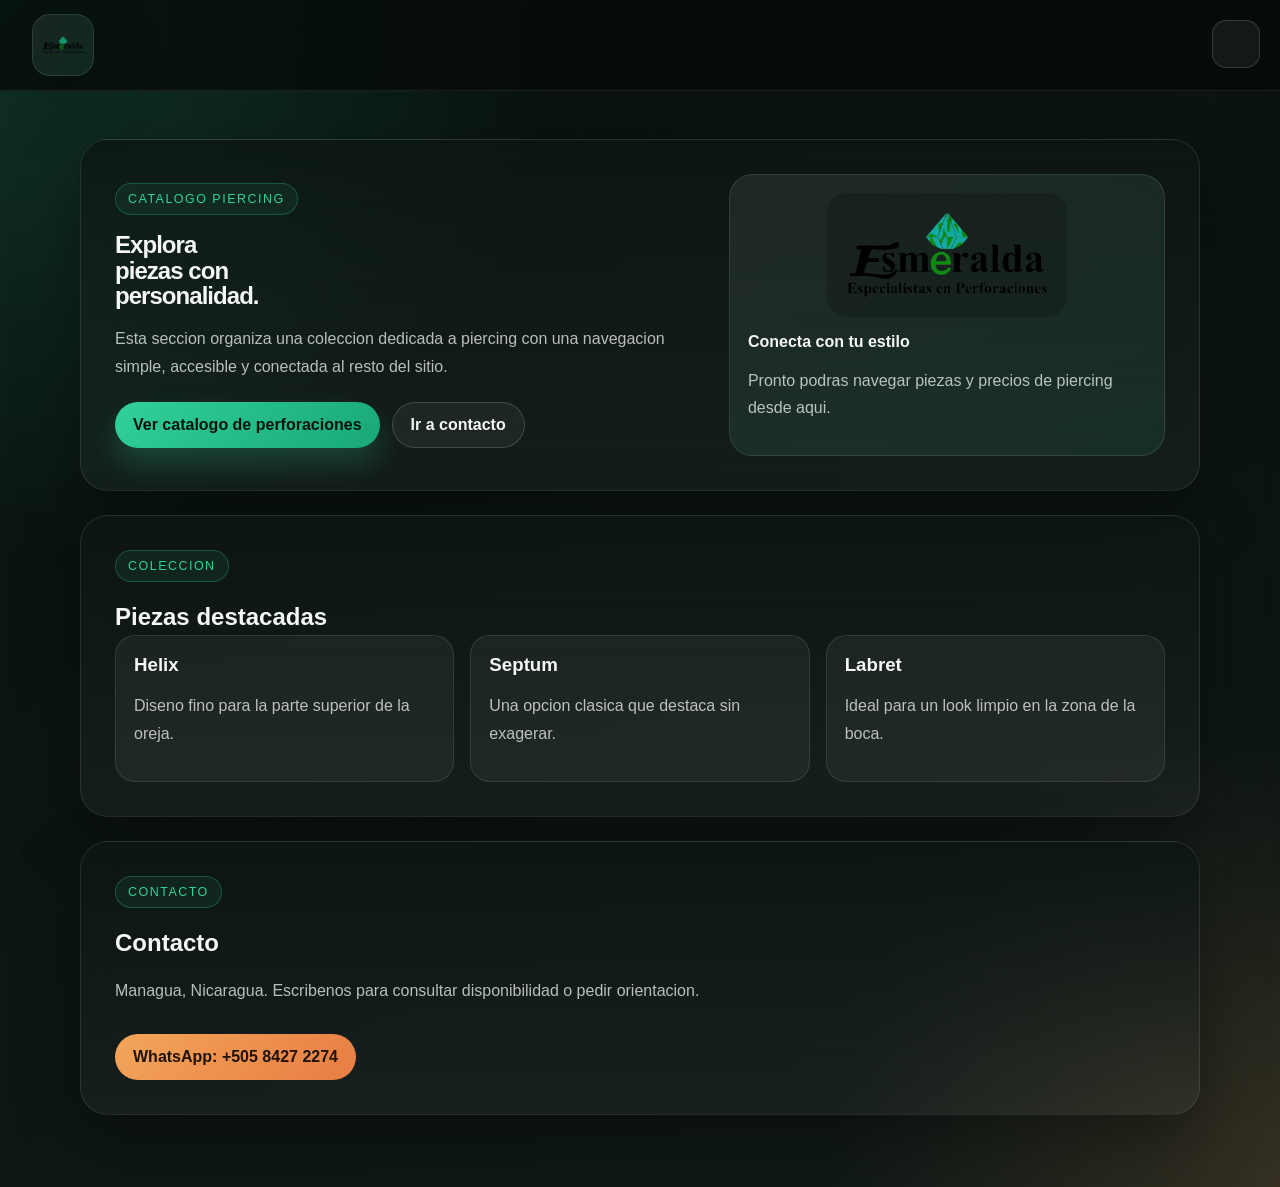
==== Catalogo-piercing.html @ 0d4b2c47 "Chore : Agregando lo trabajado de la pagina web" ====
<!DOCTYPE html>
<html lang="es">
<head>
	<meta charset="UTF-8">
	<meta name="viewport" content="width=device-width, initial-scale=1.0">
	<meta name="description" content="Catalogo de piercing y piezas disponibles.">
	<title>Catalogo piercing</title>
	<link rel="stylesheet" href="css/Catalogo-piercing.css">
	<link rel="stylesheet" href="css/theme-scroll.css">
</head>
<body>
	<button class="hamburger-toggle" id="hamburgerToggle" type="button" aria-expanded="false" aria-controls="hamburgerMenu" aria-label="Abrir menu">
		<span></span>
		<span></span>
		<span></span>
	</button>

	<nav class="hamburger-menu" id="hamburgerMenu" aria-label="Menu de navegacion">
		<a href="index.html">Inicio</a>
		<a href="Catalogo.html">Catalogo Perforaciones</a>
		<a href="Catalogo-piercing.html" aria-current="page">Catalogo piercing</a>
		<a href="Indicaciones.html">Indicaciones</a>
	</nav>

	<header class="site-header">
		<a class="brand" href="index.html" aria-label="Volver al inicio">
			<img src="assets/Logo.png" alt="Logo del negocio">
		</a>
	</header>

	<main>
		<section class="hero section reveal" id="inicio">
			<div class="hero-copy">
				<span class="eyebrow">Catalogo piercing</span>
				<h1>Explora piezas con personalidad.</h1>
				<p>
					Esta seccion organiza una coleccion dedicada a piercing con una navegacion simple,
					accesible y conectada al resto del sitio.
				</p>
				<div class="hero-actions">
					<a class="primary-action" href="Catalogo.html">Ver catalogo de perforaciones</a>
					<a class="secondary-action" href="index.html#contacto">Ir a contacto</a>
				</div>
			</div>

			<div class="hero-card">
				<img src="assets/Logo.png" alt="Logo del negocio">
				<div>
					<strong>Conecta con tu estilo</strong>
					<p>Pronto podras navegar piezas y precios de piercing desde aqui.</p>
				</div>
			</div>
		</section>

		<section class="section reveal" id="coleccion">
			<div class="section-heading">
				<span class="eyebrow">Coleccion</span>
				<h2>Piezas destacadas</h2>
			</div>
			<div class="piece-grid">
				<article class="piece-card">
					<h3>Helix</h3>
					<p>Diseno fino para la parte superior de la oreja.</p>
				</article>
				<article class="piece-card">
					<h3>Septum</h3>
					<p>Una opcion clasica que destaca sin exagerar.</p>
				</article>
				<article class="piece-card">
					<h3>Labret</h3>
					<p>Ideal para un look limpio en la zona de la boca.</p>
				</article>
			</div>
		</section>

		<section class="section contact reveal" id="contacto">
			<div class="section-heading">
				<span class="eyebrow">Contacto</span>
				<h2>Contacto</h2>
			</div>
			<p>Managua, Nicaragua. Escribenos para consultar disponibilidad o pedir orientacion.</p>
			<a class="contact-link" href="https://wa.me/50584272274" target="_blank" rel="noopener noreferrer">WhatsApp: +505 8427 2274</a>
		</section>
	</main>

	<script src="js/navigation.js" defer></script>
	<script src="js/theme-scroll.js" defer></script>
	<script src="js/Catalogo-piercing.js" defer></script>
</body>
</html>
---- css/Catalogo-piercing.css ----
:root {
  --bg-1: #08110f;
  --bg-2: #101917;
  --text: #f4f7f5;
  --muted: rgba(244, 247, 245, 0.74);
  --panel: rgba(13, 22, 20, 0.82);
  --stroke: rgba(255, 255, 255, 0.12);
  --shadow: 0 24px 64px rgba(0, 0, 0, 0.34);
  --accent: #31d19b;
  --accent-2: #f2a65a;
}

* {
  box-sizing: border-box;
}

html {
  scroll-behavior: smooth;
}

body {
  margin: 0;
  min-height: 100vh;
  font-family: "Trebuchet MS", "Segoe UI", sans-serif;
  color: var(--text);
  background:
    radial-gradient(circle at top left, rgba(49, 209, 155, 0.18), transparent 32%),
    radial-gradient(circle at bottom right, rgba(242, 166, 90, 0.16), transparent 26%),
    linear-gradient(160deg, var(--bg-1), var(--bg-2));
  overflow-x: hidden;
}

body::before {
  content: "";
  position: fixed;
  inset: 0;
  background:
    linear-gradient(rgba(255, 255, 255, 0.02) 1px, transparent 1px),
    linear-gradient(90deg, rgba(255, 255, 255, 0.02) 1px, transparent 1px);
  background-size: 72px 72px;
  mask-image: linear-gradient(180deg, rgba(0, 0, 0, 0.72), transparent 82%);
  pointer-events: none;
}

img {
  display: block;
  max-width: 100%;
}

a {
  color: inherit;
  text-decoration: none;
}

.hamburger-toggle {
  position: fixed;
  top: 20px;
  right: 20px;
  z-index: 30;
  width: 48px;
  height: 48px;
  border: 1px solid rgba(255, 255, 255, 0.14);
  border-radius: 14px;
  background: rgba(255, 255, 255, 0.06);
  cursor: pointer;
  padding: 10px;
  display: flex;
  flex-direction: column;
  justify-content: center;
  align-items: center;
}

.hamburger-toggle span {
  display: block;
  width: 100%;
  height: 2px;
  margin: 5px 0;
  border-radius: 999px;
  background: var(--text);
  transition: transform 180ms ease, opacity 180ms ease;
}

.hamburger-menu {
  position: fixed;
  top: 0;
  right: -300px;
  z-index: 25;
  width: 280px;
  height: 100vh;
  display: flex;
  flex-direction: column;
  gap: 0;
  padding: 80px 20px 20px;
  background: rgba(7, 11, 10, 0.98);
  border-left: 1px solid rgba(255, 255, 255, 0.12);
  backdrop-filter: blur(24px);
  box-shadow: var(--shadow);
  transition: right 280ms ease;
  overflow-y: auto;
}

.hamburger-menu.active {
  right: 0;
}

.hamburger-menu a {
  width: 100%;
  padding: 16px 18px;
  border-radius: 12px;
  color: var(--muted);
  border: 1px solid transparent;
  transition: background 180ms ease, color 180ms ease, border-color 180ms ease;
  text-align: left;
}

.hamburger-menu a:hover,
.hamburger-menu a:focus-visible {
  color: var(--text);
  background: rgba(255, 255, 255, 0.08);
  border-color: rgba(255, 255, 255, 0.12);
  outline: none;
}

.hamburger-menu a[aria-current="page"] {
  background: rgba(49, 209, 155, 0.15);
  color: var(--accent);
  border-color: rgba(49, 209, 155, 0.28);
}

body.hamburger-open .hamburger-toggle span:nth-child(1) {
  transform: translateY(7px) rotate(45deg);
}

body.hamburger-open .hamburger-toggle span:nth-child(2) {
  opacity: 0;
}

body.hamburger-open .hamburger-toggle span:nth-child(3) {
  transform: translateY(-7px) rotate(-45deg);
}

.site-header {
  position: sticky;
  top: 0;
  z-index: 20;
  display: flex;
  align-items: center;
  justify-content: flex-start;
  gap: 16px;
  padding: 14px clamp(16px, 3vw, 32px);
  background: rgba(7, 11, 10, 0.76);
  border-bottom: 1px solid rgba(255, 255, 255, 0.08);
  backdrop-filter: blur(16px);
}

.brand {
  flex: 0 0 auto;
  width: 62px;
  height: 62px;
  padding: 8px;
  border-radius: 18px;
  background: linear-gradient(135deg, rgba(255, 255, 255, 0.08), rgba(49, 209, 155, 0.12));
  border: 1px solid rgba(255, 255, 255, 0.1);
  box-shadow: var(--shadow);
}

.brand img {
  width: 100%;
  height: 100%;
  object-fit: contain;
}

.menu-toggle {
  display: none;
  width: 48px;
  height: 48px;
  padding: 10px;
  border-radius: 14px;
  border: 1px solid rgba(255, 255, 255, 0.14);
  background: rgba(255, 255, 255, 0.06);
  cursor: pointer;
}

.menu-toggle span {
  display: block;
  width: 100%;
  height: 2px;
  margin: 5px 0;
  border-radius: 999px;
  background: var(--text);
  transition: transform 180ms ease, opacity 180ms ease;
}

.site-nav {
  display: flex;
  align-items: center;
  gap: 10px;
}

.site-nav a {
  padding: 10px 14px;
  border-radius: 999px;
  color: var(--muted);
  border: 1px solid transparent;
  transition: background 180ms ease, color 180ms ease, border-color 180ms ease, transform 180ms ease;
}

.site-nav a:hover,
.site-nav a:focus-visible,
.site-nav a[aria-current="page"] {
  color: var(--text);
  background: rgba(255, 255, 255, 0.06);
  border-color: rgba(255, 255, 255, 0.12);
  outline: none;
  transform: translateY(-1px);
}

main {
  width: min(1120px, calc(100% - 32px));
  margin: 0 auto;
  padding: 24px 0 72px;
}

.section {
  margin-top: 24px;
  padding: clamp(22px, 3vw, 34px);
  border-radius: 28px;
  border: 1px solid rgba(255, 255, 255, 0.1);
  background: linear-gradient(180deg, var(--panel), rgba(255, 255, 255, 0.04));
  box-shadow: var(--shadow);
  backdrop-filter: blur(18px);
}

.hero {
  display: grid;
  grid-template-columns: 1.15fr 0.85fr;
  gap: 24px;
  align-items: center;
}

.eyebrow {
  display: inline-flex;
  align-items: center;
  gap: 8px;
  padding: 8px 12px;
  border-radius: 999px;
  color: var(--accent);
  border: 1px solid rgba(49, 209, 155, 0.28);
  background: rgba(49, 209, 155, 0.08);
  letter-spacing: 0.12em;
  text-transform: uppercase;
  font-size: 0.78rem;
}

.hero h1,
.section-heading h2 {
  margin: 17px 0 0;
  line-height: 1.5;
}

.hero h1 {
  max-width: 10ch;
  font-size: clamp(2.5
  
  
  
  rem, 5vw, 3.4rem);
  line-height: 1.08;
  letter-spacing: -0.04em;
  text-wrap: balance;
}

.hero-copy p,
.section p,
.guide-list {
  color: var(--muted);
  line-height: 1.7;
}

.hero-actions {
  display: flex;
  flex-wrap: wrap;
  gap: 12px;
  margin-top: 22px;
}

.primary-action,
.secondary-action,
.contact-link {
  display: inline-flex;
  align-items: center;
  justify-content: center;
  min-height: 46px;
  padding: 0 18px;
  border-radius: 999px;
  font-weight: 700;
  transition: transform 180ms ease, box-shadow 180ms ease, background 180ms ease;
}

.primary-action {
  background: linear-gradient(135deg, var(--accent), #19a777);
  color: #07130f;
  box-shadow: 0 16px 30px rgba(49, 209, 155, 0.22);
}

.secondary-action {
  border: 1px solid rgba(255, 255, 255, 0.16);
  background: rgba(255, 255, 255, 0.05);
}

.primary-action:hover,
.secondary-action:hover,
.contact-link:hover,
.primary-action:focus-visible,
.secondary-action:focus-visible,
.contact-link:focus-visible,
.piece-card:hover,
.piece-card:focus-visible {
  transform: translateY(-2px);
  outline: none;
}

.hero-card {
  display: grid;
  gap: 16px;
  padding: 18px;
  border-radius: 24px;
  background: linear-gradient(160deg, rgba(255, 255, 255, 0.08), rgba(49, 209, 155, 0.1));
  border: 1px solid rgba(255, 255, 255, 0.1);
}

.hero-card img {
  width: min(100%, 240px);
  margin: 0 auto;
  padding: 14px;
  border-radius: 20px;
  background: rgba(0, 0, 0, 0.18);
}

.piece-grid {
  display: grid;
  grid-template-columns: repeat(3, minmax(0, 1fr));
  gap: 16px;
}

.piece-card {
  padding: 18px;
  border-radius: 20px;
  border: 1px solid rgba(255, 255, 255, 0.1);
  background: rgba(255, 255, 255, 0.05);
}

.piece-card h3 {
  margin: 0 0 10px;
}

.guide-list {
  margin: 18px 0 0;
  padding-left: 20px;
}

.contact-link {
  margin-top: 14px;
  background: linear-gradient(135deg, var(--accent-2), #e87c42);
  color: #201307;
}

@media (max-width: 900px) {
  .hero,
  .piece-grid {
    grid-template-columns: 1fr;
  }

  .hero h1 {
    max-width: 12ch;
    font-size: clamp(1.9rem, 8vw, 2.8rem);
  }

  .hero-card img {
    width: min(100%, 280px);
  }
}

@media (max-width: 760px) {
  main {
    width: min(100% - 20px, 1120px);
    padding-top: 18px;
  }

  .section {
    border-radius: 22px;
  }
}
---- css/theme-scroll.css ----
/* Scroll Animation Styles */
.reveal {
  opacity: 0;
  transform: translateY(24px);
  transition: opacity 600ms ease, transform 600ms ease;
}

.reveal.visible {
  opacity: 1;
  transform: translateY(0);
}

.reveal-left {
  opacity: 0;
  transform: translateX(-24px);
  transition: opacity 600ms ease, transform 600ms ease;
}

.reveal-left.visible {
  opacity: 1;
  transform: translateX(0);
}

.reveal-right {
  opacity: 0;
  transform: translateX(24px);
  transition: opacity 600ms ease, transform 600ms ease;
}

.reveal-right.visible {
  opacity: 1;
  transform: translateX(0);
}

.reveal-scale {
  opacity: 0;
  transform: scale(0.95);
  transition: opacity 600ms ease, transform 600ms ease;
}

.reveal-scale.visible {
  opacity: 1;
  transform: scale(1);
}

/* Stagger effect - para listas */
.reveal-list li {
  opacity: 0;
  transform: translateY(12px);
  transition: opacity 600ms ease, transform 600ms ease;
}

.reveal-list.visible li:nth-child(1) {
  transition-delay: 100ms;
  opacity: 1;
  transform: translateY(0);
}

.reveal-list.visible li:nth-child(2) {
  transition-delay: 200ms;
  opacity: 1;
  transform: translateY(0);
}

.reveal-list.visible li:nth-child(3) {
  transition-delay: 300ms;
  opacity: 1;
  transform: translateY(0);
}

.reveal-list.visible li:nth-child(4) {
  transition-delay: 400ms;
  opacity: 1;
  transform: translateY(0);
}

.reveal-list.visible li:nth-child(5) {
  transition-delay: 500ms;
  opacity: 1;
  transform: translateY(0);
}

@keyframes orbit {
  from {
    transform: rotate(0deg);
  }

  to {
    transform: rotate(360deg);
  }
}

/* Animación de tema switching */
body.theme-switching::before,
body.theme-switching::after {
  animation-duration: 6s;
}

@media (prefers-reduced-motion: reduce) {
  .reveal,
  .reveal-left,
  .reveal-right,
  .reveal-scale,
  .reveal-list li {
    opacity: 1;
    transform: none !important;
    transition: none !important;
  }
}
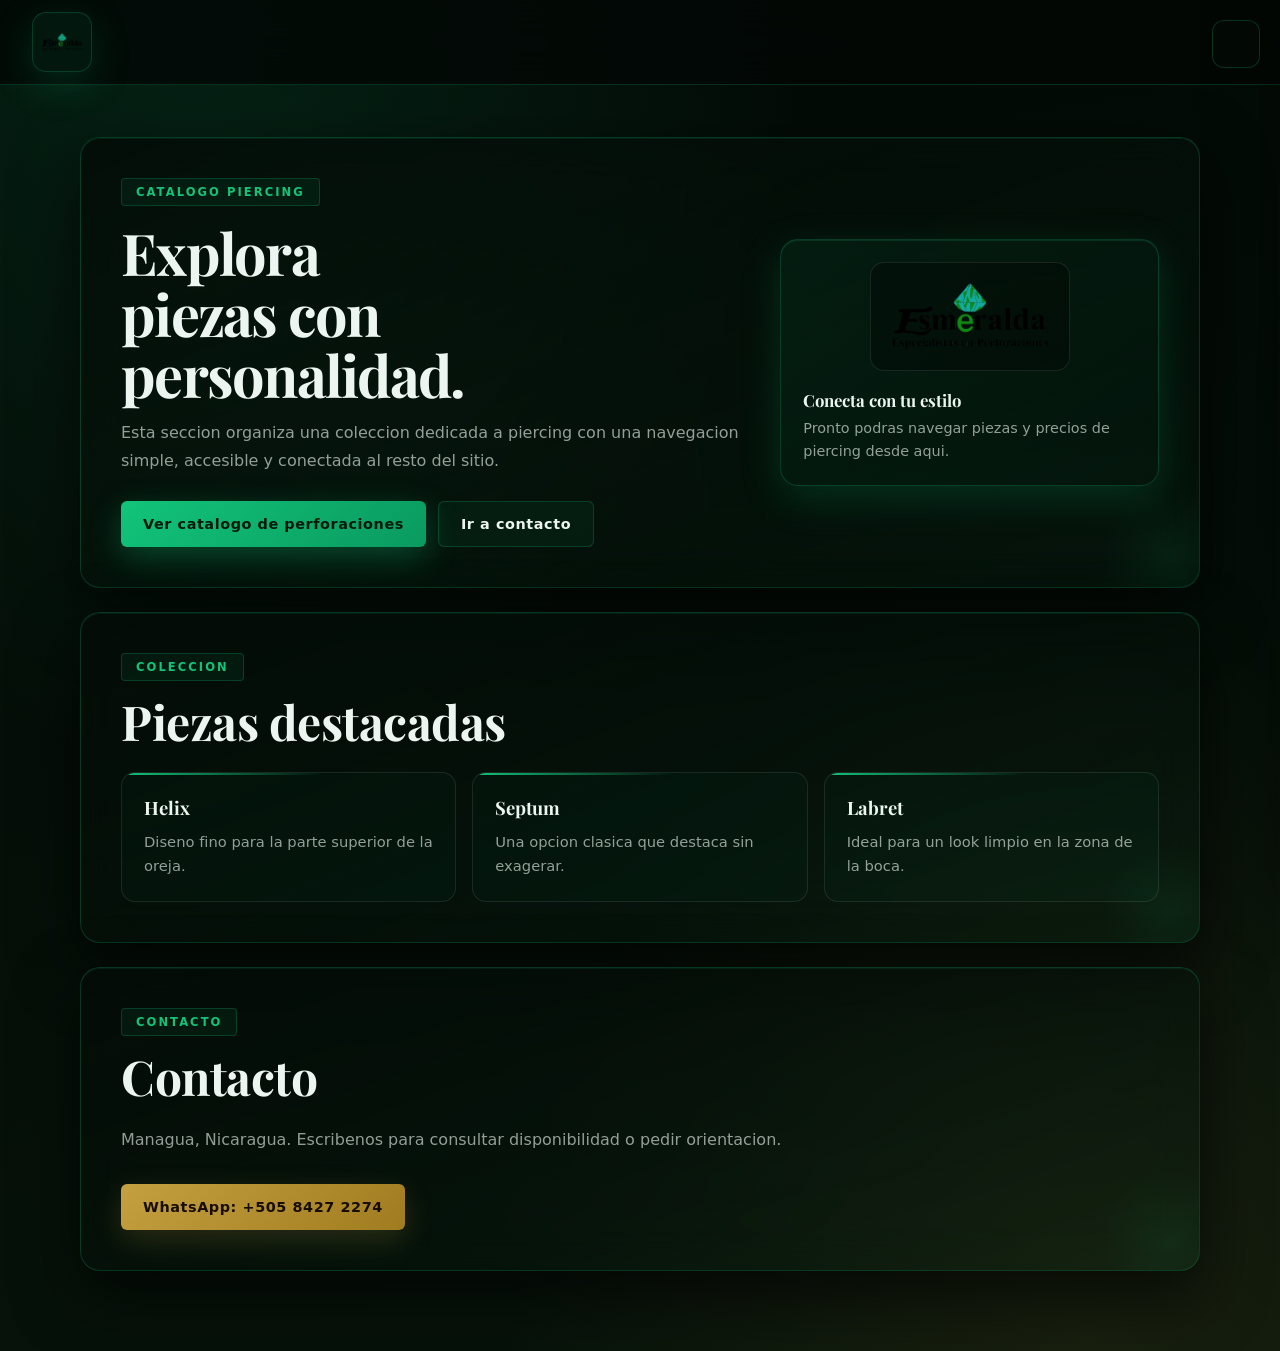
==== commit e281ee9a: "Rediseño visual e identidad de marca Esmeralda" ====
--- a/Catalogo-piercing.html
+++ b/Catalogo-piercing.html
@@ -5,6 +5,8 @@
 	<meta name="viewport" content="width=device-width, initial-scale=1.0">
 	<meta name="description" content="Catalogo de piercing y piezas disponibles.">
 	<title>Catalogo piercing</title>
+	<link rel="stylesheet" href="css/tokens.css">
+	<link rel="stylesheet" href="css/base.css">
 	<link rel="stylesheet" href="css/Catalogo-piercing.css">
 	<link rel="stylesheet" href="css/theme-scroll.css">
 </head>
--- a/css/tokens.css
+++ b/css/tokens.css
@@ -0,0 +1,33 @@
+@import url('https://fonts.googleapis.com/css2?family=Playfair+Display:ital,wght@0,600;0,700;1,400&display=swap');
+
+:root {
+  /* Fondos — negro con tinte de esmeralda profunda */
+  --bg-1: #030a06;
+  --bg-2: #07130a;
+
+  /* Texto */
+  --text: #ecf5ef;
+  --muted: rgba(236, 245, 239, 0.62);
+
+  /* Marca */
+  --accent: #12c47a;
+  --accent-dark: #0a9a60;
+  --accent-2: #c4a040;
+
+  /* Superficies */
+  --panel: rgba(4, 12, 7, 0.90);
+  --surface-soft: rgba(18, 196, 122, 0.05);
+  --overlay: rgba(2, 7, 4, 0.80);
+
+  /* Bordes */
+  --stroke: rgba(18, 196, 122, 0.22);
+  --stroke-white: rgba(255, 255, 255, 0.09);
+
+  /* Sombras */
+  --shadow: 0 24px 64px rgba(0, 0, 0, 0.65);
+  --shadow-accent: 0 12px 40px rgba(18, 196, 122, 0.18);
+
+  /* Tipografia */
+  --font-serif: 'Playfair Display', Georgia, 'Times New Roman', serif;
+  --font-sans: "Trebuchet MS", "Segoe UI", system-ui, sans-serif;
+}
--- a/css/base.css
+++ b/css/base.css
@@ -0,0 +1,386 @@
+/* base.css — estructura compartida entre index, indicaciones y catalogo-piercing */
+
+* {
+  box-sizing: border-box;
+}
+
+html {
+  scroll-behavior: smooth;
+  scroll-padding-top: 8px;
+}
+
+body {
+  margin: 0;
+  min-height: 100vh;
+  font-family: var(--font-sans);
+  color: var(--text);
+  background:
+    radial-gradient(ellipse at 15% 0%, rgba(18, 196, 122, 0.13), transparent 40%),
+    radial-gradient(ellipse at 85% 100%, rgba(196, 160, 64, 0.09), transparent 38%),
+    linear-gradient(170deg, var(--bg-1) 0%, var(--bg-2) 100%);
+  overflow-x: hidden;
+}
+
+/* Patron facetado inspirado en la gema */
+body::before {
+  content: "";
+  position: fixed;
+  inset: 0;
+  background-image:
+    linear-gradient(60deg, rgba(18, 196, 122, 0.045) 1px, transparent 1px),
+    linear-gradient(-60deg, rgba(18, 196, 122, 0.045) 1px, transparent 1px);
+  background-size: 38px 66px;
+  mask-image: linear-gradient(180deg, rgba(0, 0, 0, 0.75) 0%, transparent 55%);
+  pointer-events: none;
+}
+
+img {
+  display: block;
+  max-width: 100%;
+}
+
+a {
+  color: inherit;
+  text-decoration: none;
+}
+
+/* ── Hamburger ──────────────────────────────────────── */
+
+.hamburger-toggle {
+  position: fixed;
+  top: 20px;
+  right: 20px;
+  z-index: 30;
+  width: 48px;
+  height: 48px;
+  border: 1px solid var(--stroke);
+  border-radius: 12px;
+  background: rgba(4, 12, 7, 0.72);
+  cursor: pointer;
+  padding: 10px;
+  display: flex;
+  flex-direction: column;
+  justify-content: center;
+  align-items: center;
+  backdrop-filter: blur(14px);
+  transition: border-color 200ms ease, background 200ms ease;
+}
+
+.hamburger-toggle:hover {
+  border-color: rgba(18, 196, 122, 0.4);
+  background: rgba(18, 196, 122, 0.08);
+}
+
+.hamburger-toggle span {
+  display: block;
+  width: 100%;
+  height: 2px;
+  margin: 5px 0;
+  border-radius: 999px;
+  background: var(--text);
+  transition: transform 180ms ease, opacity 180ms ease;
+}
+
+.hamburger-menu {
+  position: fixed;
+  top: 0;
+  right: -300px;
+  z-index: 25;
+  width: 280px;
+  height: 100vh;
+  display: flex;
+  flex-direction: column;
+  gap: 0;
+  padding: 80px 20px 20px;
+  background: rgba(3, 9, 5, 0.97);
+  border-left: 1px solid var(--stroke);
+  backdrop-filter: blur(28px);
+  box-shadow: -12px 0 60px rgba(0, 0, 0, 0.5);
+  transition: right 280ms ease;
+  overflow-y: auto;
+}
+
+.hamburger-menu.active {
+  right: 0;
+}
+
+.hamburger-menu a {
+  width: 100%;
+  padding: 14px 18px;
+  border-radius: 10px;
+  color: var(--muted);
+  border: 1px solid transparent;
+  font-size: 0.95rem;
+  letter-spacing: 0.02em;
+  transition: background 180ms ease, color 180ms ease, border-color 180ms ease;
+  text-align: left;
+}
+
+.hamburger-menu a:hover,
+.hamburger-menu a:focus-visible {
+  color: var(--text);
+  background: rgba(18, 196, 122, 0.07);
+  border-color: var(--stroke);
+  outline: none;
+}
+
+.hamburger-menu a[aria-current="page"] {
+  background: rgba(18, 196, 122, 0.12);
+  color: var(--accent);
+  border-color: var(--stroke);
+}
+
+body.hamburger-open .hamburger-toggle span:nth-child(1) {
+  transform: translateY(7px) rotate(45deg);
+}
+
+body.hamburger-open .hamburger-toggle span:nth-child(2) {
+  opacity: 0;
+}
+
+body.hamburger-open .hamburger-toggle span:nth-child(3) {
+  transform: translateY(-7px) rotate(-45deg);
+}
+
+/* ── Header ─────────────────────────────────────────── */
+
+.site-header {
+  position: sticky;
+  top: 0;
+  z-index: 20;
+  display: flex;
+  align-items: center;
+  justify-content: flex-start;
+  gap: 16px;
+  padding: 12px clamp(16px, 3vw, 32px);
+  background: rgba(3, 8, 5, 0.84);
+  backdrop-filter: blur(20px);
+  border-bottom: 1px solid var(--stroke);
+}
+
+.brand {
+  flex: 0 0 auto;
+  width: 60px;
+  height: 60px;
+  padding: 7px;
+  border-radius: 14px;
+  background: rgba(18, 196, 122, 0.07);
+  border: 1px solid var(--stroke);
+  box-shadow: var(--shadow-accent);
+  transition: border-color 200ms ease, box-shadow 200ms ease;
+}
+
+.brand:hover {
+  border-color: rgba(18, 196, 122, 0.4);
+  box-shadow: 0 12px 40px rgba(18, 196, 122, 0.25);
+}
+
+.brand img {
+  width: 100%;
+  height: 100%;
+  object-fit: contain;
+}
+
+/* ── Layout ─────────────────────────────────────────── */
+
+main {
+  width: min(1120px, calc(100% - 32px));
+  margin: 0 auto;
+  padding: 28px 0 80px;
+}
+
+.section {
+  margin-top: 24px;
+  padding: clamp(24px, 3.5vw, 40px);
+  border-radius: 20px;
+  border: 1px solid var(--stroke);
+  background: linear-gradient(160deg, var(--panel), rgba(18, 196, 122, 0.03));
+  box-shadow: var(--shadow), inset 0 1px 0 rgba(18, 196, 122, 0.1);
+  backdrop-filter: blur(22px);
+  position: relative;
+  overflow: hidden;
+}
+
+/* Destello de gema en la esquina de cada seccion */
+.section::after {
+  content: "";
+  position: absolute;
+  bottom: -40px;
+  right: -40px;
+  width: 140px;
+  height: 140px;
+  background: radial-gradient(circle, rgba(18, 196, 122, 0.07), transparent 70%);
+  pointer-events: none;
+}
+
+.eyebrow {
+  display: inline-flex;
+  align-items: center;
+  gap: 8px;
+  padding: 6px 14px;
+  border-radius: 4px;
+  color: var(--accent);
+  border: 1px solid var(--stroke);
+  background: rgba(18, 196, 122, 0.07);
+  letter-spacing: 0.18em;
+  text-transform: uppercase;
+  font-size: 0.72rem;
+  font-weight: 600;
+  font-family: var(--font-sans);
+}
+
+/* ── Hero ───────────────────────────────────────────── */
+
+.hero {
+  display: grid;
+  grid-template-columns: 1.25fr 0.75fr;
+  gap: 28px;
+  align-items: center;
+}
+
+.section-heading {
+  margin-bottom: 24px;
+}
+
+.section-heading h2 {
+  margin: 14px 0 0;
+  font-size: clamp(2rem, 4vw, 3rem);
+  line-height: 1.1;
+  font-family: var(--font-serif);
+  letter-spacing: -0.01em;
+}
+
+.hero h1 {
+  margin: 16px 0 0;
+  font-size: clamp(2.8rem, 7vw, 5.2rem);
+  line-height: 1.05;
+  font-family: var(--font-serif);
+  letter-spacing: -0.02em;
+}
+
+.hero-copy p,
+.section p {
+  color: var(--muted);
+  line-height: 1.75;
+  margin-top: 14px;
+}
+
+.hero-actions {
+  display: flex;
+  flex-wrap: wrap;
+  gap: 12px;
+  margin-top: 26px;
+}
+
+.primary-action,
+.secondary-action,
+.contact-link {
+  display: inline-flex;
+  align-items: center;
+  justify-content: center;
+  min-height: 46px;
+  padding: 0 22px;
+  border-radius: 6px;
+  font-weight: 700;
+  font-size: 0.9rem;
+  letter-spacing: 0.04em;
+  transition: transform 180ms ease, box-shadow 180ms ease, background 180ms ease;
+}
+
+.primary-action {
+  background: linear-gradient(135deg, var(--accent), var(--accent-dark));
+  color: #021a0b;
+  box-shadow: 0 10px 32px rgba(18, 196, 122, 0.30);
+}
+
+.secondary-action {
+  border: 1px solid var(--stroke);
+  background: rgba(18, 196, 122, 0.06);
+  color: var(--text);
+}
+
+.primary-action:hover,
+.secondary-action:hover,
+.contact-link:hover,
+.primary-action:focus-visible,
+.secondary-action:focus-visible,
+.contact-link:focus-visible {
+  transform: translateY(-2px);
+  outline: none;
+}
+
+.primary-action:hover {
+  box-shadow: 0 14px 40px rgba(18, 196, 122, 0.38);
+}
+
+.secondary-action:hover {
+  border-color: rgba(18, 196, 122, 0.42);
+  background: rgba(18, 196, 122, 0.1);
+}
+
+/* Hero card lateral */
+.hero-card {
+  display: grid;
+  gap: 18px;
+  padding: 22px;
+  border-radius: 18px;
+  background: linear-gradient(140deg, rgba(18, 196, 122, 0.08), rgba(18, 196, 122, 0.02));
+  border: 1px solid var(--stroke);
+  box-shadow: inset 0 1px 0 rgba(18, 196, 122, 0.15), var(--shadow-accent);
+}
+
+.hero-card img {
+  width: min(100%, 200px);
+  margin: 0 auto;
+  padding: 16px;
+  border-radius: 14px;
+  background: rgba(0, 0, 0, 0.3);
+  border: 1px solid var(--stroke-white);
+}
+
+.hero-card strong {
+  color: var(--text);
+  font-family: var(--font-serif);
+  font-size: 1.05rem;
+}
+
+.hero-card p {
+  margin: 6px 0 0;
+  font-size: 0.9rem;
+  color: var(--muted);
+  line-height: 1.6;
+}
+
+/* ── Responsive ─────────────────────────────────────── */
+
+@media (max-width: 900px) {
+  .hero {
+    grid-template-columns: 1fr;
+  }
+
+  .hero-card img {
+    width: min(100%, 260px);
+  }
+}
+
+@media (max-width: 760px) {
+  main {
+    width: min(100% - 20px, 1120px);
+    padding-top: 20px;
+  }
+
+  .section {
+    border-radius: 16px;
+  }
+}
+
+@media (prefers-reduced-motion: reduce) {
+  *,
+  *::before,
+  *::after {
+    animation-duration: 0.01ms !important;
+    animation-iteration-count: 1 !important;
+    transition-duration: 0.01ms !important;
+    scroll-behavior: auto !important;
+  }
+}
--- a/css/Catalogo-piercing.css
+++ b/css/Catalogo-piercing.css
@@ -1,341 +1,15 @@
-:root {
-  --bg-1: #08110f;
-  --bg-2: #101917;
-  --text: #f4f7f5;
-  --muted: rgba(244, 247, 245, 0.74);
-  --panel: rgba(13, 22, 20, 0.82);
-  --stroke: rgba(255, 255, 255, 0.12);
-  --shadow: 0 24px 64px rgba(0, 0, 0, 0.34);
-  --accent: #31d19b;
-  --accent-2: #f2a65a;
-}
+/* Catalogo-piercing-specific styles */
 
-* {
-  box-sizing: border-box;
-}
-
-html {
-  scroll-behavior: smooth;
-}
-
-body {
-  margin: 0;
-  min-height: 100vh;
-  font-family: "Trebuchet MS", "Segoe UI", sans-serif;
-  color: var(--text);
-  background:
-    radial-gradient(circle at top left, rgba(49, 209, 155, 0.18), transparent 32%),
-    radial-gradient(circle at bottom right, rgba(242, 166, 90, 0.16), transparent 26%),
-    linear-gradient(160deg, var(--bg-1), var(--bg-2));
-  overflow-x: hidden;
-}
-
-body::before {
-  content: "";
-  position: fixed;
-  inset: 0;
-  background:
-    linear-gradient(rgba(255, 255, 255, 0.02) 1px, transparent 1px),
-    linear-gradient(90deg, rgba(255, 255, 255, 0.02) 1px, transparent 1px);
-  background-size: 72px 72px;
-  mask-image: linear-gradient(180deg, rgba(0, 0, 0, 0.72), transparent 82%);
-  pointer-events: none;
-}
-
-img {
-  display: block;
-  max-width: 100%;
-}
-
-a {
-  color: inherit;
-  text-decoration: none;
-}
-
-.hamburger-toggle {
-  position: fixed;
-  top: 20px;
-  right: 20px;
-  z-index: 30;
-  width: 48px;
-  height: 48px;
-  border: 1px solid rgba(255, 255, 255, 0.14);
-  border-radius: 14px;
-  background: rgba(255, 255, 255, 0.06);
-  cursor: pointer;
-  padding: 10px;
-  display: flex;
-  flex-direction: column;
-  justify-content: center;
-  align-items: center;
-}
-
-.hamburger-toggle span {
-  display: block;
-  width: 100%;
-  height: 2px;
-  margin: 5px 0;
-  border-radius: 999px;
-  background: var(--text);
-  transition: transform 180ms ease, opacity 180ms ease;
-}
-
-.hamburger-menu {
-  position: fixed;
-  top: 0;
-  right: -300px;
-  z-index: 25;
-  width: 280px;
-  height: 100vh;
-  display: flex;
-  flex-direction: column;
-  gap: 0;
-  padding: 80px 20px 20px;
-  background: rgba(7, 11, 10, 0.98);
-  border-left: 1px solid rgba(255, 255, 255, 0.12);
-  backdrop-filter: blur(24px);
-  box-shadow: var(--shadow);
-  transition: right 280ms ease;
-  overflow-y: auto;
-}
-
-.hamburger-menu.active {
-  right: 0;
-}
-
-.hamburger-menu a {
-  width: 100%;
-  padding: 16px 18px;
-  border-radius: 12px;
-  color: var(--muted);
-  border: 1px solid transparent;
-  transition: background 180ms ease, color 180ms ease, border-color 180ms ease;
-  text-align: left;
-}
-
-.hamburger-menu a:hover,
-.hamburger-menu a:focus-visible {
-  color: var(--text);
-  background: rgba(255, 255, 255, 0.08);
-  border-color: rgba(255, 255, 255, 0.12);
-  outline: none;
-}
-
-.hamburger-menu a[aria-current="page"] {
-  background: rgba(49, 209, 155, 0.15);
-  color: var(--accent);
-  border-color: rgba(49, 209, 155, 0.28);
-}
-
-body.hamburger-open .hamburger-toggle span:nth-child(1) {
-  transform: translateY(7px) rotate(45deg);
-}
-
-body.hamburger-open .hamburger-toggle span:nth-child(2) {
-  opacity: 0;
-}
-
-body.hamburger-open .hamburger-toggle span:nth-child(3) {
-  transform: translateY(-7px) rotate(-45deg);
-}
-
-.site-header {
-  position: sticky;
-  top: 0;
-  z-index: 20;
-  display: flex;
-  align-items: center;
-  justify-content: flex-start;
-  gap: 16px;
-  padding: 14px clamp(16px, 3vw, 32px);
-  background: rgba(7, 11, 10, 0.76);
-  border-bottom: 1px solid rgba(255, 255, 255, 0.08);
-  backdrop-filter: blur(16px);
-}
-
-.brand {
-  flex: 0 0 auto;
-  width: 62px;
-  height: 62px;
-  padding: 8px;
-  border-radius: 18px;
-  background: linear-gradient(135deg, rgba(255, 255, 255, 0.08), rgba(49, 209, 155, 0.12));
-  border: 1px solid rgba(255, 255, 255, 0.1);
-  box-shadow: var(--shadow);
-}
-
-.brand img {
-  width: 100%;
-  height: 100%;
-  object-fit: contain;
-}
-
-.menu-toggle {
-  display: none;
-  width: 48px;
-  height: 48px;
-  padding: 10px;
-  border-radius: 14px;
-  border: 1px solid rgba(255, 255, 255, 0.14);
-  background: rgba(255, 255, 255, 0.06);
-  cursor: pointer;
-}
-
-.menu-toggle span {
-  display: block;
-  width: 100%;
-  height: 2px;
-  margin: 5px 0;
-  border-radius: 999px;
-  background: var(--text);
-  transition: transform 180ms ease, opacity 180ms ease;
-}
-
-.site-nav {
-  display: flex;
-  align-items: center;
-  gap: 10px;
-}
-
-.site-nav a {
-  padding: 10px 14px;
-  border-radius: 999px;
-  color: var(--muted);
-  border: 1px solid transparent;
-  transition: background 180ms ease, color 180ms ease, border-color 180ms ease, transform 180ms ease;
-}
-
-.site-nav a:hover,
-.site-nav a:focus-visible,
-.site-nav a[aria-current="page"] {
-  color: var(--text);
-  background: rgba(255, 255, 255, 0.06);
-  border-color: rgba(255, 255, 255, 0.12);
-  outline: none;
-  transform: translateY(-1px);
-}
-
-main {
-  width: min(1120px, calc(100% - 32px));
-  margin: 0 auto;
-  padding: 24px 0 72px;
-}
-
-.section {
-  margin-top: 24px;
-  padding: clamp(22px, 3vw, 34px);
-  border-radius: 28px;
-  border: 1px solid rgba(255, 255, 255, 0.1);
-  background: linear-gradient(180deg, var(--panel), rgba(255, 255, 255, 0.04));
-  box-shadow: var(--shadow);
-  backdrop-filter: blur(18px);
-}
-
-.hero {
-  display: grid;
-  grid-template-columns: 1.15fr 0.85fr;
-  gap: 24px;
-  align-items: center;
-}
-
-.eyebrow {
-  display: inline-flex;
-  align-items: center;
-  gap: 8px;
-  padding: 8px 12px;
-  border-radius: 999px;
-  color: var(--accent);
-  border: 1px solid rgba(49, 209, 155, 0.28);
-  background: rgba(49, 209, 155, 0.08);
-  letter-spacing: 0.12em;
-  text-transform: uppercase;
-  font-size: 0.78rem;
-}
-
-.hero h1,
-.section-heading h2 {
-  margin: 17px 0 0;
-  line-height: 1.5;
-}
-
+/* Override del hero h1 para esta pagina */
 .hero h1 {
   max-width: 10ch;
-  font-size: clamp(2.5
-  
-  
-  
-  rem, 5vw, 3.4rem);
-  line-height: 1.08;
-  letter-spacing: -0.04em;
+  font-size: clamp(2.5rem, 5vw, 3.6rem);
+  line-height: 1.06;
+  letter-spacing: -0.03em;
   text-wrap: balance;
 }
 
-.hero-copy p,
-.section p,
-.guide-list {
-  color: var(--muted);
-  line-height: 1.7;
-}
-
-.hero-actions {
-  display: flex;
-  flex-wrap: wrap;
-  gap: 12px;
-  margin-top: 22px;
-}
-
-.primary-action,
-.secondary-action,
-.contact-link {
-  display: inline-flex;
-  align-items: center;
-  justify-content: center;
-  min-height: 46px;
-  padding: 0 18px;
-  border-radius: 999px;
-  font-weight: 700;
-  transition: transform 180ms ease, box-shadow 180ms ease, background 180ms ease;
-}
-
-.primary-action {
-  background: linear-gradient(135deg, var(--accent), #19a777);
-  color: #07130f;
-  box-shadow: 0 16px 30px rgba(49, 209, 155, 0.22);
-}
-
-.secondary-action {
-  border: 1px solid rgba(255, 255, 255, 0.16);
-  background: rgba(255, 255, 255, 0.05);
-}
-
-.primary-action:hover,
-.secondary-action:hover,
-.contact-link:hover,
-.primary-action:focus-visible,
-.secondary-action:focus-visible,
-.contact-link:focus-visible,
-.piece-card:hover,
-.piece-card:focus-visible {
-  transform: translateY(-2px);
-  outline: none;
-}
-
-.hero-card {
-  display: grid;
-  gap: 16px;
-  padding: 18px;
-  border-radius: 24px;
-  background: linear-gradient(160deg, rgba(255, 255, 255, 0.08), rgba(49, 209, 155, 0.1));
-  border: 1px solid rgba(255, 255, 255, 0.1);
-}
-
-.hero-card img {
-  width: min(100%, 240px);
-  margin: 0 auto;
-  padding: 14px;
-  border-radius: 20px;
-  background: rgba(0, 0, 0, 0.18);
-}
+/* ── Grid de piezas ─────────────────────────────────── */
 
 .piece-grid {
   display: grid;
@@ -344,50 +18,72 @@
 }
 
 .piece-card {
-  padding: 18px;
-  border-radius: 20px;
-  border: 1px solid rgba(255, 255, 255, 0.1);
-  background: rgba(255, 255, 255, 0.05);
+  padding: 22px;
+  border-radius: 14px;
+  border: 1px solid var(--stroke-white);
+  background: rgba(18, 196, 122, 0.03);
+  position: relative;
+  overflow: hidden;
+  transition: border-color 220ms ease, transform 220ms ease, box-shadow 220ms ease;
+}
+
+.piece-card::before {
+  content: "";
+  position: absolute;
+  top: 0;
+  left: 0;
+  width: 100%;
+  height: 2px;
+  background: linear-gradient(90deg, var(--accent), transparent 60%);
+}
+
+.piece-card:hover {
+  border-color: var(--stroke);
+  transform: translateY(-3px);
+  box-shadow: var(--shadow-accent);
 }
 
 .piece-card h3 {
   margin: 0 0 10px;
+  color: var(--text);
+  font-family: var(--font-serif);
+  font-size: 1.15rem;
 }
 
-.guide-list {
-  margin: 18px 0 0;
-  padding-left: 20px;
+.piece-card p {
+  margin: 0;
+  color: var(--muted);
+  line-height: 1.65;
+  font-size: 0.92rem;
+}
+
+/* ── Contacto ───────────────────────────────────────── */
+
+.contact p {
+  color: var(--muted);
+  line-height: 1.75;
 }
 
 .contact-link {
   margin-top: 14px;
-  background: linear-gradient(135deg, var(--accent-2), #e87c42);
-  color: #201307;
+  background: linear-gradient(135deg, var(--accent-2), #a07c20);
+  color: #160d00;
+  box-shadow: 0 10px 30px rgba(196, 160, 64, 0.2);
 }
 
+.contact-link:hover {
+  box-shadow: 0 14px 40px rgba(196, 160, 64, 0.32);
+}
+
+/* ── Responsive ─────────────────────────────────────── */
+
 @media (max-width: 900px) {
-  .hero,
   .piece-grid {
     grid-template-columns: 1fr;
   }
 
   .hero h1 {
-    max-width: 12ch;
-    font-size: clamp(1.9rem, 8vw, 2.8rem);
-  }
-
-  .hero-card img {
-    width: min(100%, 280px);
+    max-width: 14ch;
+    font-size: clamp(2rem, 8vw, 2.8rem);
   }
 }
-
-@media (max-width: 760px) {
-  main {
-    width: min(100% - 20px, 1120px);
-    padding-top: 18px;
-  }
-
-  .section {
-    border-radius: 22px;
-  }
-}
